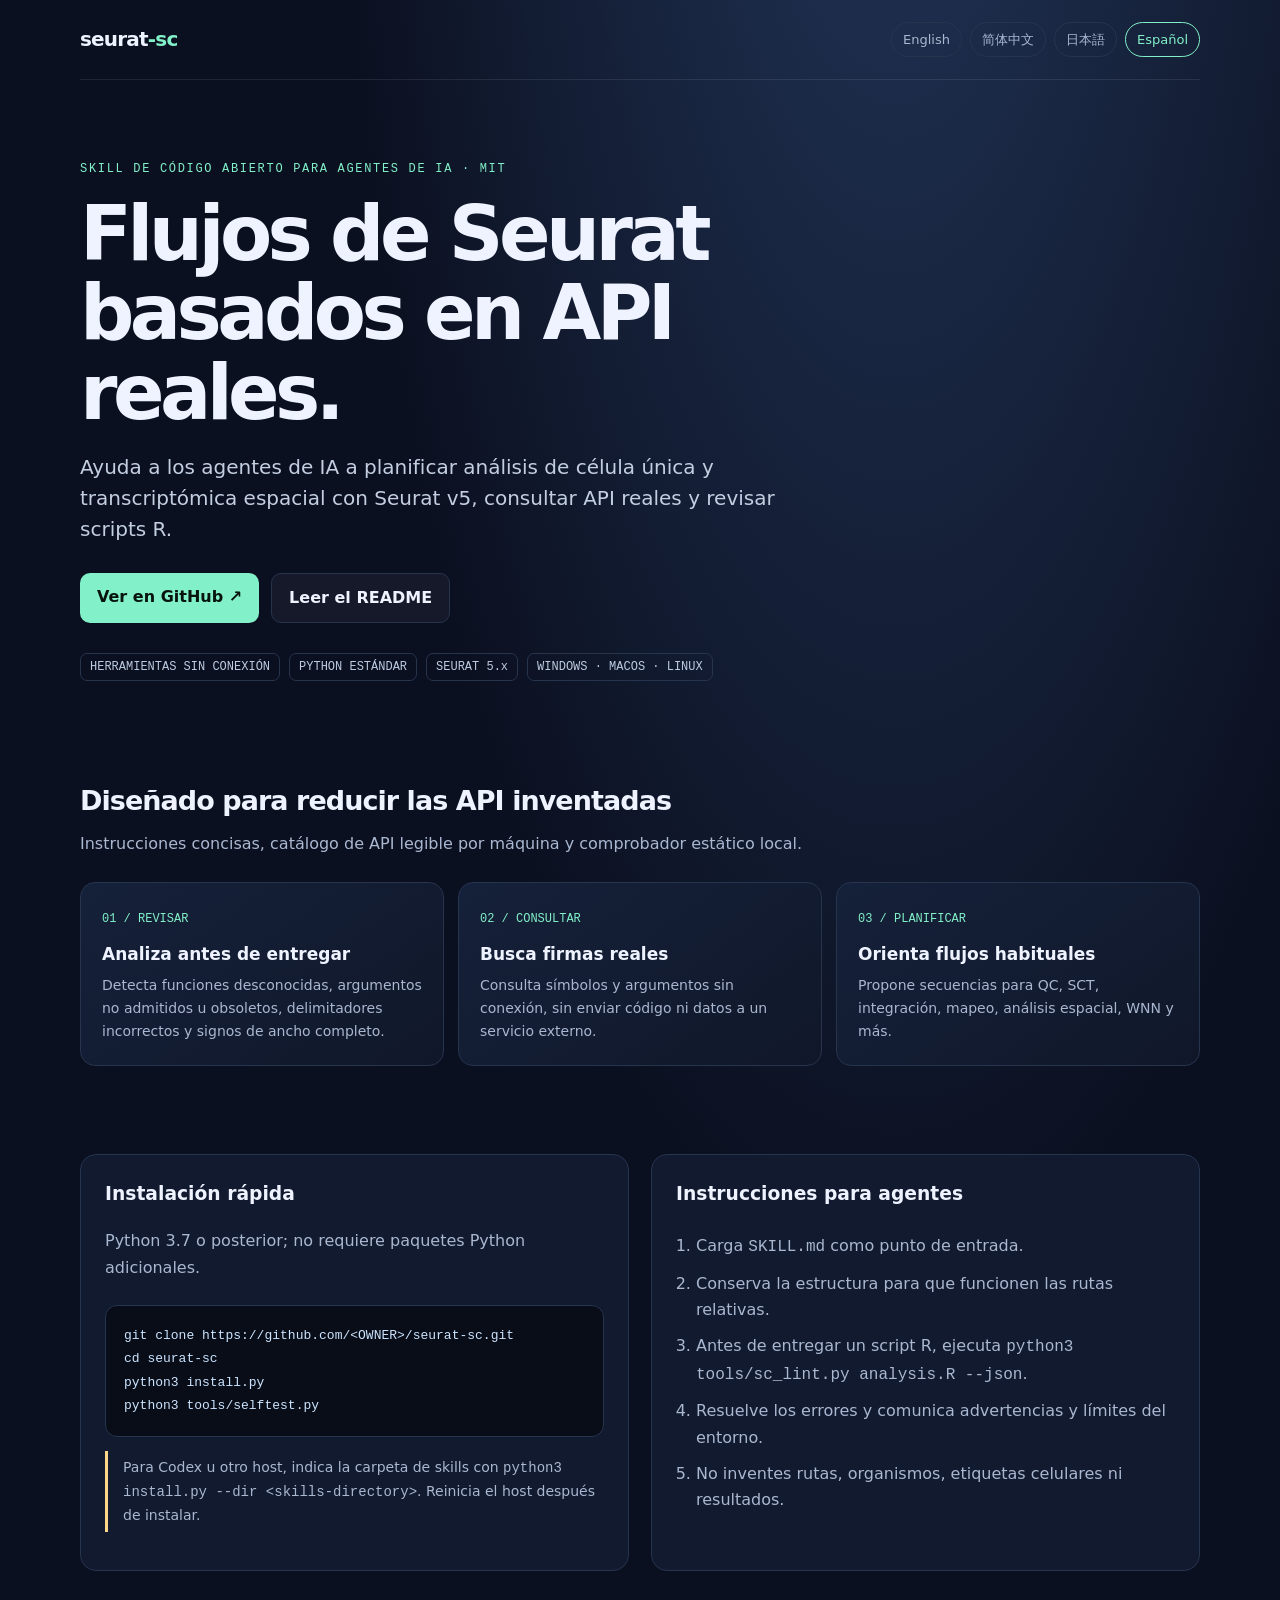
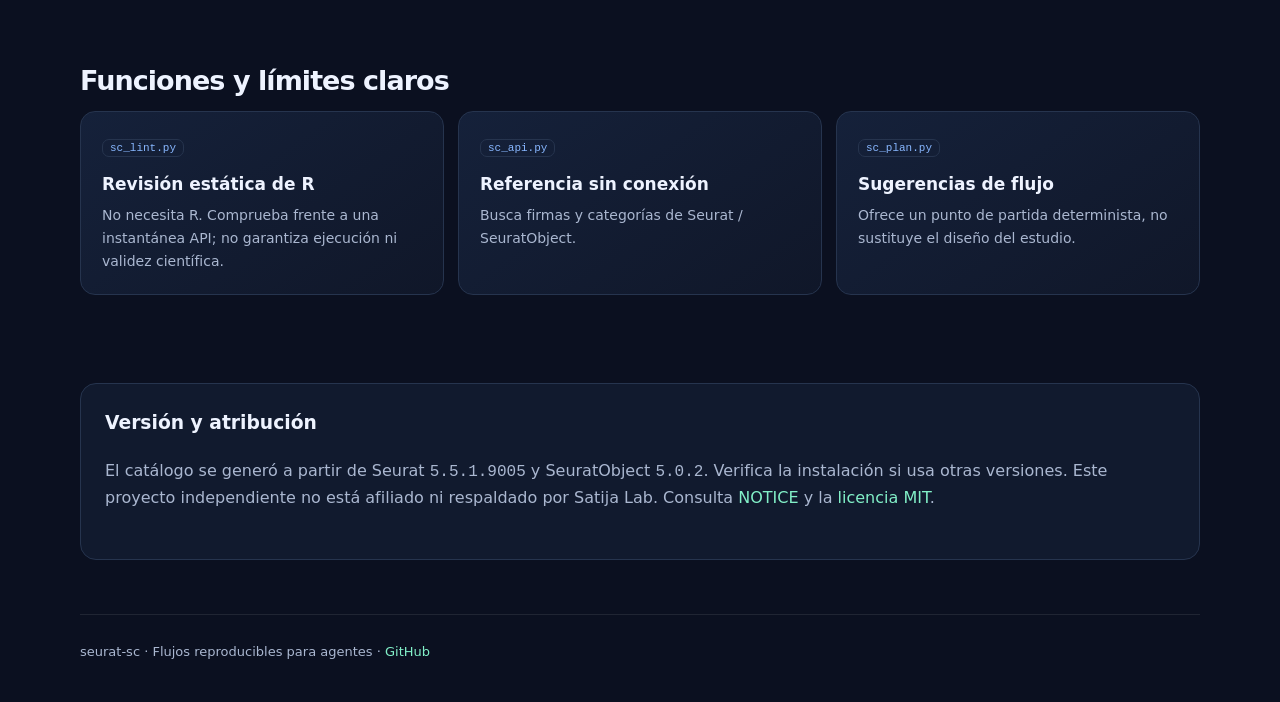
==== docs/es/index.html @ c63dc07b "Add multilingual Seurat v5 agent skill docs" ====
<!doctype html>
<html lang="es"><head><meta charset="utf-8"><meta name="viewport" content="width=device-width,initial-scale=1"><meta name="description" content="Skill Seurat v5 sin conexión para agentes de programación con IA."><title>seurat-sc — Seurat v5 para agentes de IA</title><link rel="stylesheet" href="../assets/site.css"></head>
<body><div class="wrap"><header class="top"><a class="brand" href="../">seurat<span>-sc</span></a><nav aria-label="Idioma"><a class="lang" href="../">English</a><a class="lang" href="../zh-cn/">简体中文</a><a class="lang" href="../ja/">日本語</a><a class="lang active" href="./">Español</a></nav></header><main>
<section class="hero"><div class="eyebrow">Skill de código abierto para agentes de IA · MIT</div><h1>Flujos de Seurat<br>basados en API reales.</h1><p class="lead">Ayuda a los agentes de IA a planificar análisis de célula única y transcriptómica espacial con Seurat v5, consultar API reales y revisar scripts R.</p><div class="actions"><a class="button" href="https://github.com/<OWNER>/seurat-sc">Ver en GitHub ↗</a><a class="button secondary" href="../../README.en.md">Leer el README</a></div><div class="chips"><span class="chip">HERRAMIENTAS SIN CONEXIÓN</span><span class="chip">PYTHON ESTÁNDAR</span><span class="chip">SEURAT 5.x</span><span class="chip">WINDOWS · MACOS · LINUX</span></div></section>
<section class="section"><h2>Diseñado para reducir las API inventadas</h2><p class="sub">Instrucciones concisas, catálogo de API legible por máquina y comprobador estático local.</p><div class="grid"><article class="card"><span class="num">01 / REVISAR</span><h3>Analiza antes de entregar</h3><p>Detecta funciones desconocidas, argumentos no admitidos u obsoletos, delimitadores incorrectos y signos de ancho completo.</p></article><article class="card"><span class="num">02 / CONSULTAR</span><h3>Busca firmas reales</h3><p>Consulta símbolos y argumentos sin conexión, sin enviar código ni datos a un servicio externo.</p></article><article class="card"><span class="num">03 / PLANIFICAR</span><h3>Orienta flujos habituales</h3><p>Propone secuencias para QC, SCT, integración, mapeo, análisis espacial, WNN y más.</p></article></div></section>
<section class="section"><div class="cols"><div class="box"><h3>Instalación rápida</h3><p class="sub">Python 3.7 o posterior; no requiere paquetes Python adicionales.</p><pre class="code">git clone https://github.com/&lt;OWNER&gt;/seurat-sc.git<br>cd seurat-sc<br>python3 install.py<br>python3 tools/selftest.py</pre><p class="callout">Para Codex u otro host, indica la carpeta de skills con <code>python3 install.py --dir &lt;skills-directory&gt;</code>. Reinicia el host después de instalar.</p></div><div class="box"><h3>Instrucciones para agentes</h3><ol class="steps"><li>Carga <code>SKILL.md</code> como punto de entrada.</li><li>Conserva la estructura para que funcionen las rutas relativas.</li><li>Antes de entregar un script R, ejecuta <code>python3 tools/sc_lint.py analysis.R --json</code>.</li><li>Resuelve los errores y comunica advertencias y límites del entorno.</li><li>No inventes rutas, organismos, etiquetas celulares ni resultados.</li></ol></div></div></section>
<section class="section"><h2>Funciones y límites claros</h2><div class="grid"><article class="card"><span class="pill">sc_lint.py</span><h3>Revisión estática de R</h3><p>No necesita R. Comprueba frente a una instantánea API; no garantiza ejecución ni validez científica.</p></article><article class="card"><span class="pill">sc_api.py</span><h3>Referencia sin conexión</h3><p>Busca firmas y categorías de Seurat / SeuratObject.</p></article><article class="card"><span class="pill">sc_plan.py</span><h3>Sugerencias de flujo</h3><p>Ofrece un punto de partida determinista, no sustituye el diseño del estudio.</p></article></div></section>
<section class="section"><div class="box"><h3>Versión y atribución</h3><p class="sub">El catálogo se generó a partir de Seurat <code>5.5.1.9005</code> y SeuratObject <code>5.0.2</code>. Verifica la instalación si usa otras versiones. Este proyecto independiente no está afiliado ni respaldado por Satija Lab. Consulta <a href="../../NOTICE">NOTICE</a> y la <a href="../../LICENSE">licencia MIT</a>.</p></div></section></main><footer class="footer">seurat-sc · Flujos reproducibles para agentes · <a href="https://github.com/<OWNER>/seurat-sc">GitHub</a></footer></div></body></html>
---- docs/assets/site.css ----
:root{color-scheme:dark;--bg:#0b1020;--panel:#111a2e;--line:#26344e;--ink:#eef3ff;--muted:#aab7d0;--mint:#82f0c8;--blue:#88b7ff;--amber:#ffd58a;--mono:"Cascadia Code",Consolas,monospace;--sans:Inter,"Segoe UI",system-ui,-apple-system,sans-serif}*{box-sizing:border-box}html{scroll-behavior:smooth}body{margin:0;background:radial-gradient(ellipse at 70% -20%,#23375b 0,transparent 45%),var(--bg);color:var(--ink);font:16px/1.65 var(--sans)}a{color:var(--mint);text-decoration:none}a:hover{text-decoration:underline}.wrap{width:min(1120px,calc(100% - 40px));margin:auto}.top{display:flex;align-items:center;justify-content:space-between;padding:22px 0;border-bottom:1px solid #ffffff16}.brand{font-weight:750;letter-spacing:-.04em;font-size:20px;color:var(--ink)}.brand span{color:var(--mint)}nav{display:flex;gap:8px;flex-wrap:wrap}.lang{border:1px solid var(--line);padding:6px 11px;border-radius:999px;color:var(--muted);font-size:13px}.lang.active,.lang:hover{border-color:var(--mint);color:var(--mint);text-decoration:none}.hero{padding:82px 0 64px;max-width:820px}.eyebrow{font:12px var(--mono);letter-spacing:.14em;text-transform:uppercase;color:var(--mint)}h1{font-size:clamp(42px,7vw,76px);line-height:1.04;letter-spacing:-.06em;margin:18px 0 20px}.lead{font-size:20px;line-height:1.55;color:#c3cee1;max-width:760px}.actions{display:flex;gap:12px;flex-wrap:wrap;margin-top:28px}.button{padding:11px 17px;border-radius:10px;background:var(--mint);color:#07130f;font-weight:700}.button.secondary{background:#ffffff0a;color:var(--ink);border:1px solid var(--line)}.chips{display:flex;gap:9px;flex-wrap:wrap;margin-top:30px}.chip{font:12px var(--mono);color:#bdcbe1;border:1px solid var(--line);border-radius:7px;padding:6px 9px}.section{padding:34px 0 54px}.section h2{font-size:27px;letter-spacing:-.035em;margin:0 0 8px}.sub{color:var(--muted);margin:0 0 24px}.grid{display:grid;grid-template-columns:repeat(3,1fr);gap:14px}.card{background:linear-gradient(145deg,#15213a,#101729);border:1px solid var(--line);border-radius:15px;padding:21px}.card .num{font:12px var(--mono);color:var(--mint)}.card h3{margin:10px 0 6px;font-size:17px}.card p{margin:0;color:var(--muted);font-size:14px}.cols{display:grid;grid-template-columns:1fr 1fr;gap:22px}.box{background:var(--panel);border:1px solid var(--line);border-radius:16px;padding:24px}.box h3{margin-top:0}.steps{padding-left:20px;color:var(--muted)}.steps li{padding:5px 0}.code{background:#080d18;border:1px solid var(--line);border-radius:12px;padding:18px;overflow:auto;color:#cce4ff;font:13px/1.8 var(--mono)}.code-label{font:11px var(--mono);color:var(--mint);text-transform:uppercase;letter-spacing:.1em;margin-bottom:8px}.callout{border-left:3px solid var(--amber);padding:5px 0 5px 15px;color:var(--muted);font-size:14px}.footer{border-top:1px solid #ffffff16;padding:26px 0 42px;color:var(--muted);font-size:13px}.footerrow{display:flex;justify-content:space-between;gap:16px;flex-wrap:wrap}.pill{display:inline-block;border:1px solid var(--line);border-radius:7px;padding:2px 7px;font:11px var(--mono);color:var(--blue)}@media(max-width:760px){.grid,.cols{grid-template-columns:1fr}.hero{padding:58px 0 44px}.top{align-items:flex-start;gap:14px;flex-direction:column}.lead{font-size:18px}}
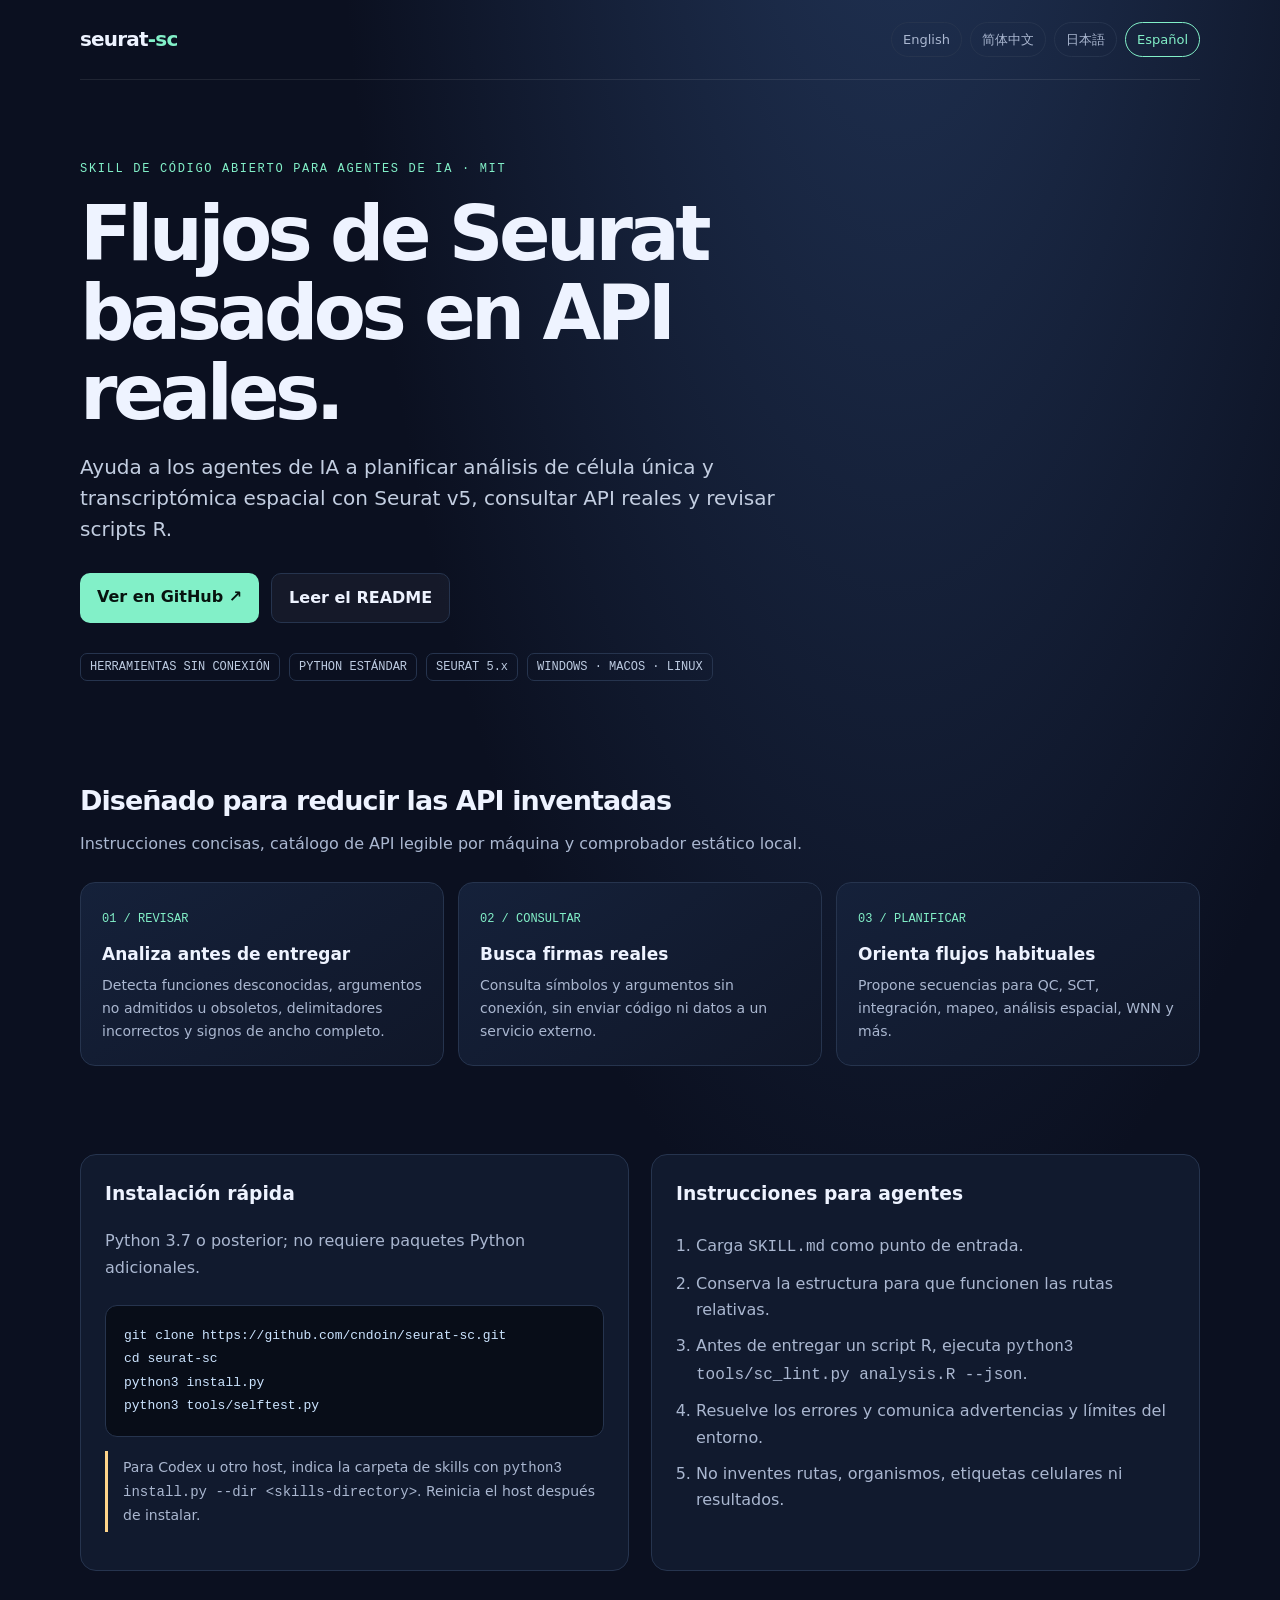
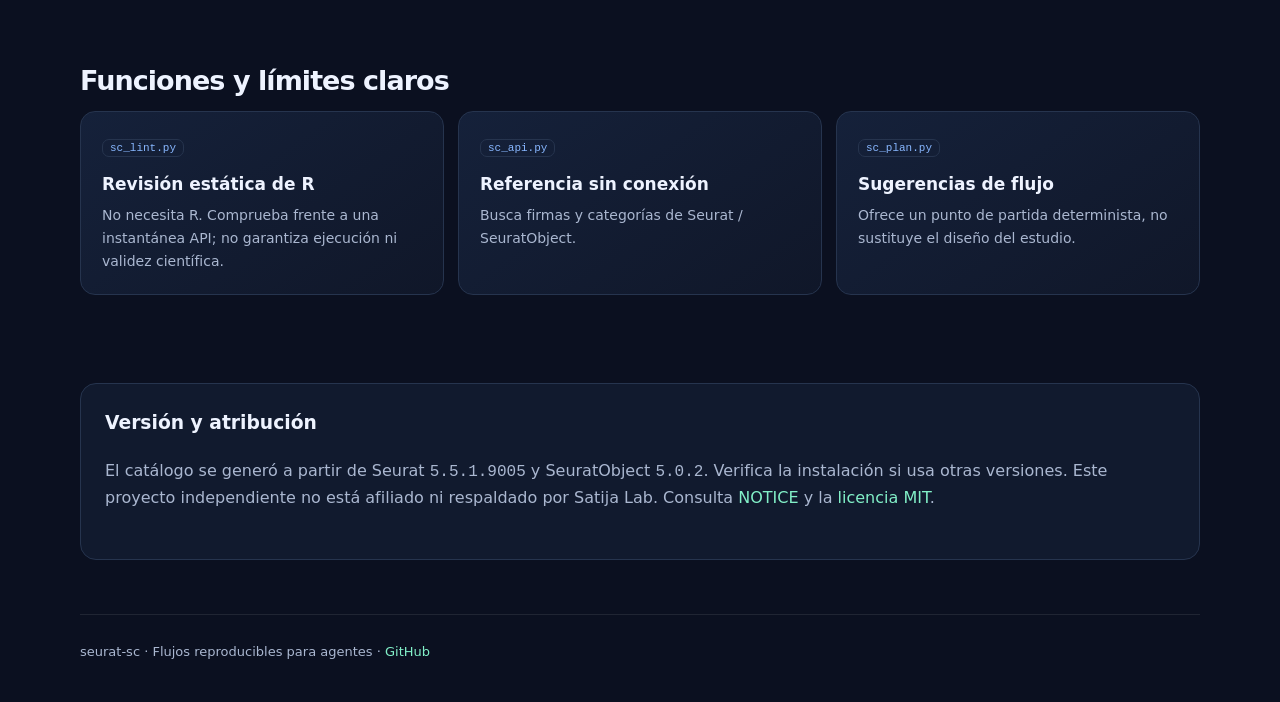
==== commit b55efd5d: "Link multilingual docs to GitHub repository" ====
--- a/docs/es/index.html
+++ b/docs/es/index.html
@@ -1,8 +1,8 @@
 <!doctype html>
 <html lang="es"><head><meta charset="utf-8"><meta name="viewport" content="width=device-width,initial-scale=1"><meta name="description" content="Skill Seurat v5 sin conexión para agentes de programación con IA."><title>seurat-sc — Seurat v5 para agentes de IA</title><link rel="stylesheet" href="../assets/site.css"></head>
 <body><div class="wrap"><header class="top"><a class="brand" href="../">seurat<span>-sc</span></a><nav aria-label="Idioma"><a class="lang" href="../">English</a><a class="lang" href="../zh-cn/">简体中文</a><a class="lang" href="../ja/">日本語</a><a class="lang active" href="./">Español</a></nav></header><main>
-<section class="hero"><div class="eyebrow">Skill de código abierto para agentes de IA · MIT</div><h1>Flujos de Seurat<br>basados en API reales.</h1><p class="lead">Ayuda a los agentes de IA a planificar análisis de célula única y transcriptómica espacial con Seurat v5, consultar API reales y revisar scripts R.</p><div class="actions"><a class="button" href="https://github.com/<OWNER>/seurat-sc">Ver en GitHub ↗</a><a class="button secondary" href="../../README.en.md">Leer el README</a></div><div class="chips"><span class="chip">HERRAMIENTAS SIN CONEXIÓN</span><span class="chip">PYTHON ESTÁNDAR</span><span class="chip">SEURAT 5.x</span><span class="chip">WINDOWS · MACOS · LINUX</span></div></section>
+<section class="hero"><div class="eyebrow">Skill de código abierto para agentes de IA · MIT</div><h1>Flujos de Seurat<br>basados en API reales.</h1><p class="lead">Ayuda a los agentes de IA a planificar análisis de célula única y transcriptómica espacial con Seurat v5, consultar API reales y revisar scripts R.</p><div class="actions"><a class="button" href="https://github.com/cndoin/seurat-sc">Ver en GitHub ↗</a><a class="button secondary" href="../../README.en.md">Leer el README</a></div><div class="chips"><span class="chip">HERRAMIENTAS SIN CONEXIÓN</span><span class="chip">PYTHON ESTÁNDAR</span><span class="chip">SEURAT 5.x</span><span class="chip">WINDOWS · MACOS · LINUX</span></div></section>
 <section class="section"><h2>Diseñado para reducir las API inventadas</h2><p class="sub">Instrucciones concisas, catálogo de API legible por máquina y comprobador estático local.</p><div class="grid"><article class="card"><span class="num">01 / REVISAR</span><h3>Analiza antes de entregar</h3><p>Detecta funciones desconocidas, argumentos no admitidos u obsoletos, delimitadores incorrectos y signos de ancho completo.</p></article><article class="card"><span class="num">02 / CONSULTAR</span><h3>Busca firmas reales</h3><p>Consulta símbolos y argumentos sin conexión, sin enviar código ni datos a un servicio externo.</p></article><article class="card"><span class="num">03 / PLANIFICAR</span><h3>Orienta flujos habituales</h3><p>Propone secuencias para QC, SCT, integración, mapeo, análisis espacial, WNN y más.</p></article></div></section>
-<section class="section"><div class="cols"><div class="box"><h3>Instalación rápida</h3><p class="sub">Python 3.7 o posterior; no requiere paquetes Python adicionales.</p><pre class="code">git clone https://github.com/&lt;OWNER&gt;/seurat-sc.git<br>cd seurat-sc<br>python3 install.py<br>python3 tools/selftest.py</pre><p class="callout">Para Codex u otro host, indica la carpeta de skills con <code>python3 install.py --dir &lt;skills-directory&gt;</code>. Reinicia el host después de instalar.</p></div><div class="box"><h3>Instrucciones para agentes</h3><ol class="steps"><li>Carga <code>SKILL.md</code> como punto de entrada.</li><li>Conserva la estructura para que funcionen las rutas relativas.</li><li>Antes de entregar un script R, ejecuta <code>python3 tools/sc_lint.py analysis.R --json</code>.</li><li>Resuelve los errores y comunica advertencias y límites del entorno.</li><li>No inventes rutas, organismos, etiquetas celulares ni resultados.</li></ol></div></div></section>
+<section class="section"><div class="cols"><div class="box"><h3>Instalación rápida</h3><p class="sub">Python 3.7 o posterior; no requiere paquetes Python adicionales.</p><pre class="code">git clone https://github.com/cndoin/seurat-sc.git<br>cd seurat-sc<br>python3 install.py<br>python3 tools/selftest.py</pre><p class="callout">Para Codex u otro host, indica la carpeta de skills con <code>python3 install.py --dir &lt;skills-directory&gt;</code>. Reinicia el host después de instalar.</p></div><div class="box"><h3>Instrucciones para agentes</h3><ol class="steps"><li>Carga <code>SKILL.md</code> como punto de entrada.</li><li>Conserva la estructura para que funcionen las rutas relativas.</li><li>Antes de entregar un script R, ejecuta <code>python3 tools/sc_lint.py analysis.R --json</code>.</li><li>Resuelve los errores y comunica advertencias y límites del entorno.</li><li>No inventes rutas, organismos, etiquetas celulares ni resultados.</li></ol></div></div></section>
 <section class="section"><h2>Funciones y límites claros</h2><div class="grid"><article class="card"><span class="pill">sc_lint.py</span><h3>Revisión estática de R</h3><p>No necesita R. Comprueba frente a una instantánea API; no garantiza ejecución ni validez científica.</p></article><article class="card"><span class="pill">sc_api.py</span><h3>Referencia sin conexión</h3><p>Busca firmas y categorías de Seurat / SeuratObject.</p></article><article class="card"><span class="pill">sc_plan.py</span><h3>Sugerencias de flujo</h3><p>Ofrece un punto de partida determinista, no sustituye el diseño del estudio.</p></article></div></section>
-<section class="section"><div class="box"><h3>Versión y atribución</h3><p class="sub">El catálogo se generó a partir de Seurat <code>5.5.1.9005</code> y SeuratObject <code>5.0.2</code>. Verifica la instalación si usa otras versiones. Este proyecto independiente no está afiliado ni respaldado por Satija Lab. Consulta <a href="../../NOTICE">NOTICE</a> y la <a href="../../LICENSE">licencia MIT</a>.</p></div></section></main><footer class="footer">seurat-sc · Flujos reproducibles para agentes · <a href="https://github.com/<OWNER>/seurat-sc">GitHub</a></footer></div></body></html>
+<section class="section"><div class="box"><h3>Versión y atribución</h3><p class="sub">El catálogo se generó a partir de Seurat <code>5.5.1.9005</code> y SeuratObject <code>5.0.2</code>. Verifica la instalación si usa otras versiones. Este proyecto independiente no está afiliado ni respaldado por Satija Lab. Consulta <a href="../../NOTICE">NOTICE</a> y la <a href="../../LICENSE">licencia MIT</a>.</p></div></section></main><footer class="footer">seurat-sc · Flujos reproducibles para agentes · <a href="https://github.com/cndoin/seurat-sc">GitHub</a></footer></div></body></html>
